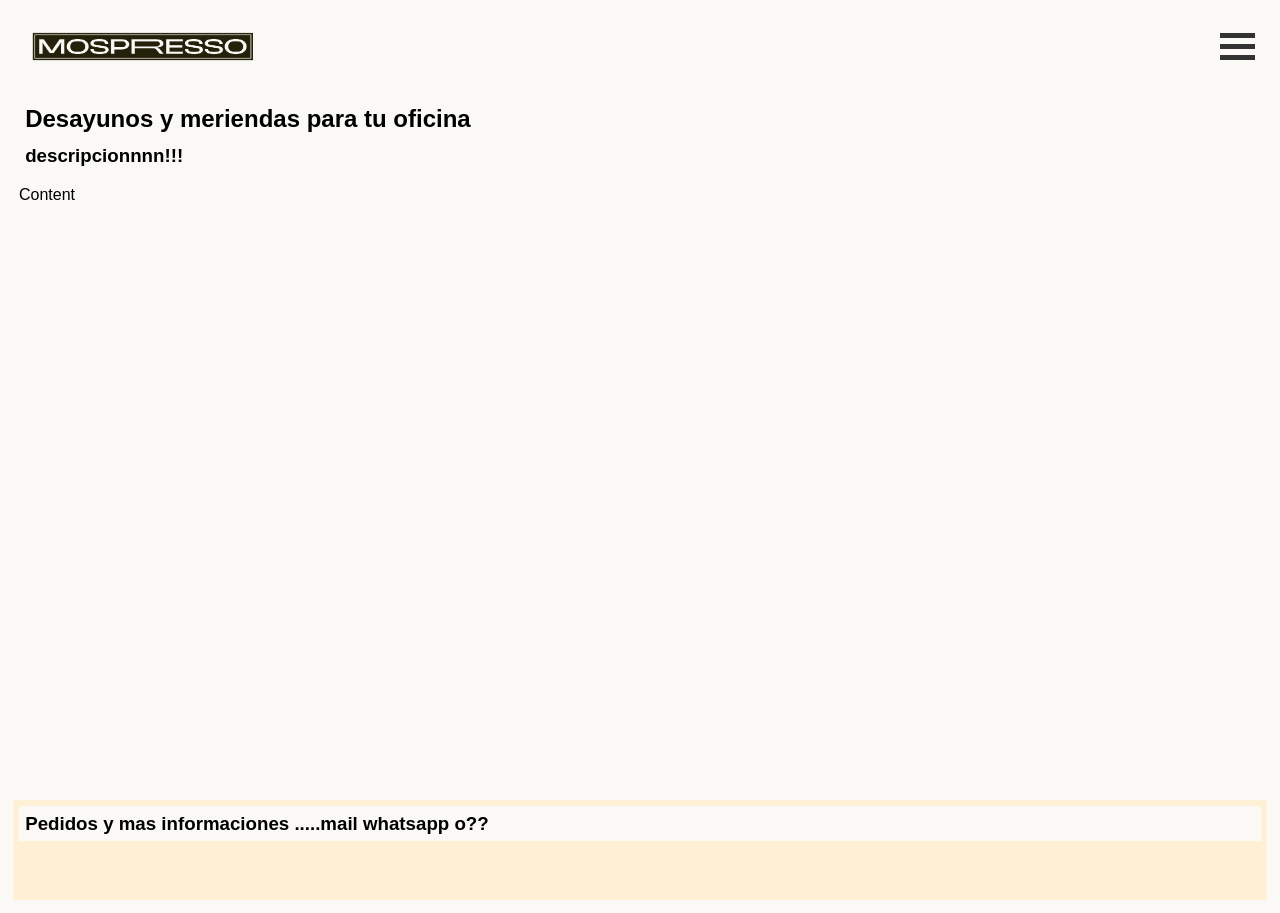
==== index.html @ 91ff6757 "Update index.html" ====
<!doctype html>
<html lang="en">
<html lang="es">

<head>
	<meta charset="utf-8">
	<meta name="viewport" content="width=device-width, initial-scale=1">
	<meta name="description" content="">
	<title>Desayunos Mospresso</title>
    <link rel="icon" type="image/x-icon" href="LogoIcon.png">
    <!-- de revizuit icon-->
    <link href="style.css" rel="stylesheet">
    <script src="script.js" defer></script>
</head>

<body>
   <header>
        <img id="LogoHeader" src="LogoMospressoPequeno.png" alt="Logo Mospresso">
        <div class="container" onclick="myFunction(this)">
            <div class="bar1"></div>
            <div class="bar2"></div>
            <div class="bar3"></div>
        </div>
   </header>
   <div id="presentacion">
        <h1></h1>
        <h2>Desayunos y meriendas para tu oficina</h2>
        <h3>descripcionnnn!!!</h3>
   </div>
   <main >Content</main>

   <footer >
        <h3>Pedidos y mas informaciones .....mail whatsapp o??</h3>

   </footer>




</body>

</html>
---- style.css ----
* {
    margin: 0%;
    padding: 0.5%;
    box-sizing: border-box;
    background-color: #FAF9F6;
}

body {
    font-family: 'Roboto', sans-serif;
    display: flex;
    flex-direction: column;
    min-height: 100vh;
    margin: 0;
}

header {
    display: flex;
    justify-content: space-between;
    align-items: center;
    height: 5%;
    width: 100%;

}

#LogoHeader {
    width: 20%;
    height: 6%;
}

main {
  flex: 1;
}

footer {
  min-height: 100px;
  background: PapayaWhip;
  height: 5%;
  width: 100%;
}


@media (max-width: 800px) {
    #LogoHeader {
        width: 80%;
        height: 8%;
    }
}

.container {
  display: inline-block;
  cursor: pointer;

}

.bar1, .bar2, .bar3 {
  width: 35px;
  height: 5px;
  background-color: #333;
  margin: 6px 0;
  transition: 0.4s;
}

/* Rotate first bar */
.change .bar1 {
  transform: translate(0, 11px) rotate(-45deg);
}

/* Fade out the second bar */
.change .bar2 {opacity: 0;}

/* Rotate last bar */
.change .bar3 {
  transform: translate(0, -11px) rotate(45deg);
}
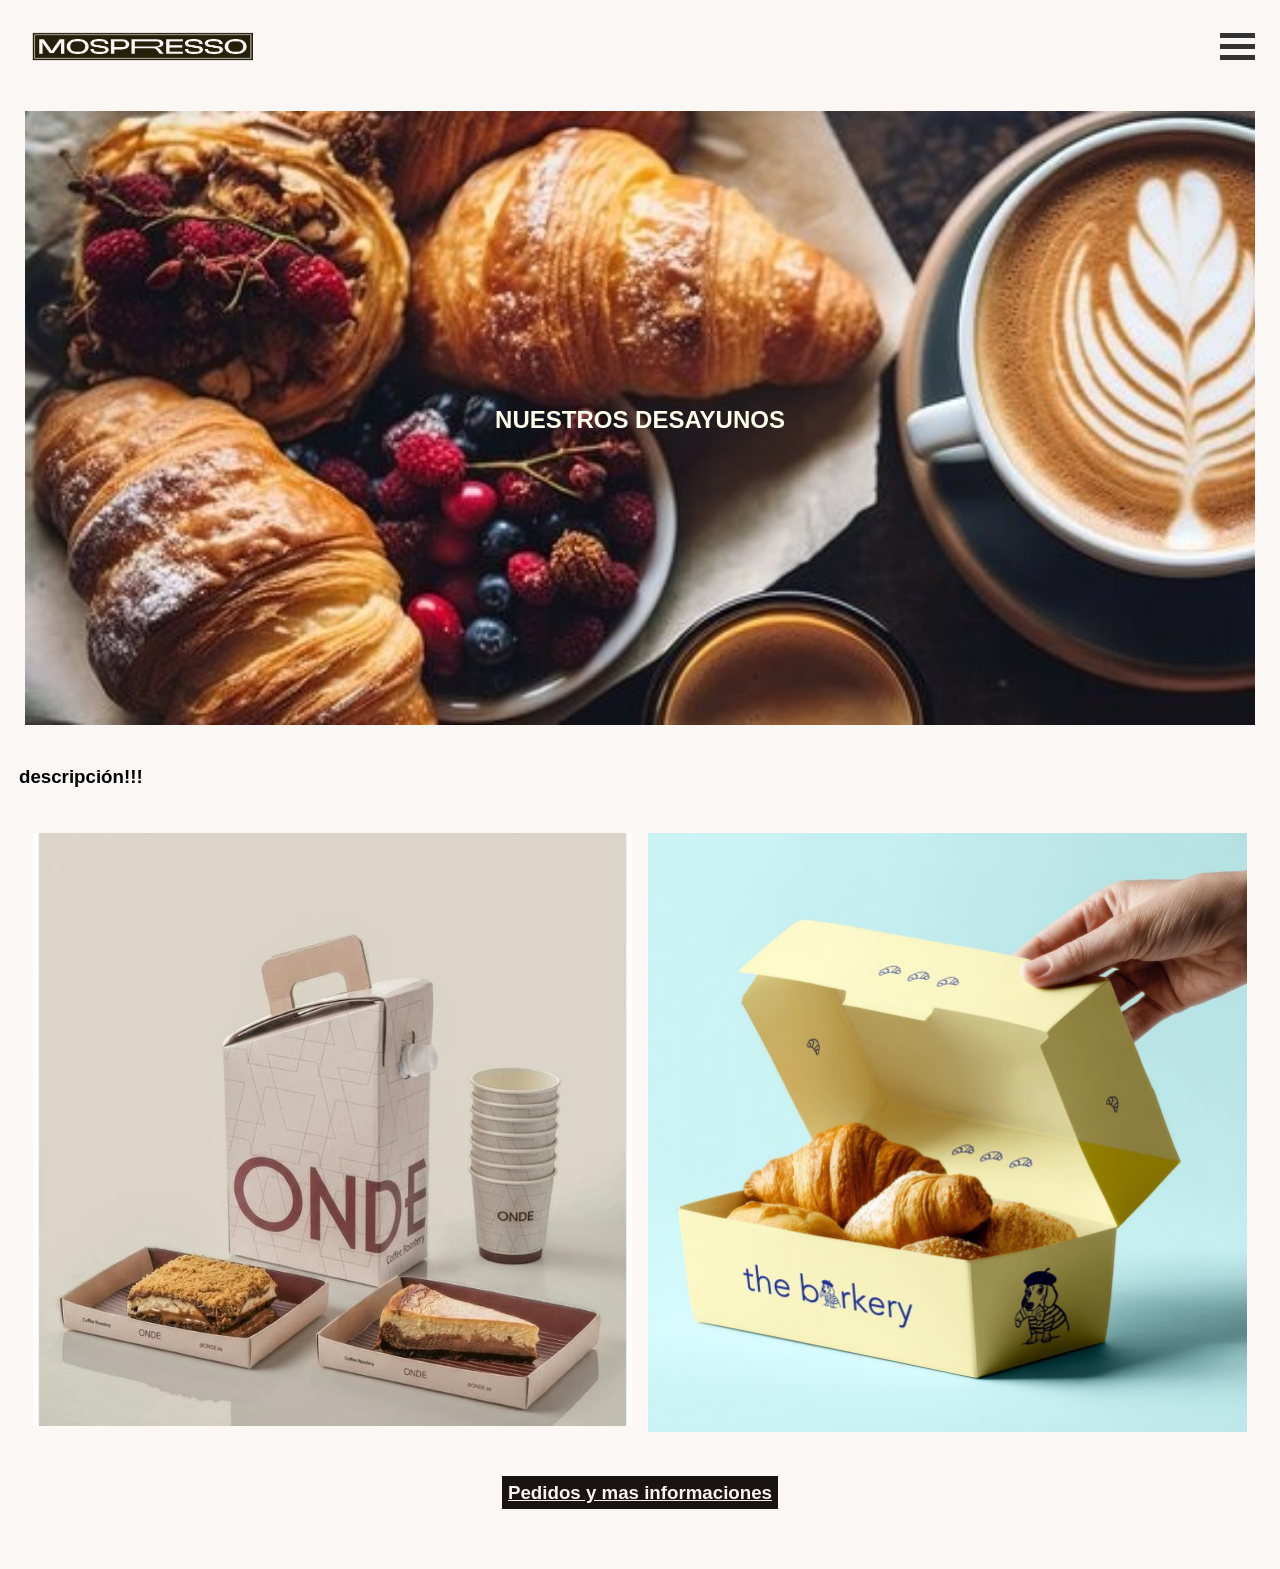
==== commit 91b5c517: "28/08" ====
--- a/index.html
+++ b/index.html
@@ -22,16 +22,28 @@
             <div class="bar3"></div>
         </div>
    </header>
-   <div id="presentacion">
-        <h1></h1>
-        <h2>Desayunos y meriendas para tu oficina</h2>
-        <h3>descripcionnnn!!!</h3>
+   <br>
+   <div class="top_banner">
+        <img id="imageBanner" src="test.jpg" alt="banner">
+        <h2 class="centered">NUESTROS DESAYUNOS</h2>
    </div>
-   <main >Content</main>
+   <br>  
+   <h3>descripción!!!</h3>
+   <br>
+   <main>
+     <div class="row">
+          <div class="column">
+               <img src="fotoPrueba.jpeg" style="width:100%">
+          </div>
+          <div class="column">
+               <img src="bolleriaPrueba.jpeg" style="width:100%">
+          </div>
+     </div>
+
+   </main>
 
    <footer >
-        <h3>Pedidos y mas informaciones .....mail whatsapp o??</h3>
-
+        <h3><a style="color: rgb(253, 241, 241); text-decoration: underline; background-color: rgb(25, 19, 19);" href="mailto:info@mospresso.es?subject=Desayunos%20Mospresso">Pedidos y mas informaciones</a></h3>
    </footer>
 
 
--- a/style.css
+++ b/style.css
@@ -2,11 +2,11 @@
     margin: 0%;
     padding: 0.5%;
     box-sizing: border-box;
-    background-color: #FAF9F6;
+    background-color: #fbf7f5 ;
 }
 
 body {
-    font-family: 'Roboto', sans-serif;
+    font-family: Futura, "Trebuchet MS", Arial, sans-serif;
     display: flex;
     flex-direction: column;
     min-height: 100vh;
@@ -33,7 +33,6 @@
 
 footer {
   min-height: 100px;
-  background: PapayaWhip;
   height: 5%;
   width: 100%;
 }
@@ -71,4 +70,39 @@
 /* Rotate last bar */
 .change .bar3 {
   transform: translate(0, -11px) rotate(45deg);
+}
+
+
+.top_banner {
+  position: relative;
+  text-align: center;
+  width: 100%;
+}
+
+.centered {
+  position: absolute;
+  top: 50%;
+  left: 50%;
+  transform: translate(-50%, -50%);
+  color: rgb(253, 255, 236);
+  background-color:transparent;
+  font-size: 150%;
+}
+#imageBanner {
+  width: 100%;
+  height: auto;
+}
+
+.row {
+  display: flex;
+}
+
+.column {
+  flex: 45%;
+  padding: 5px;
+}
+
+footer {
+  padding: 20px;
+  text-align: center;
 }
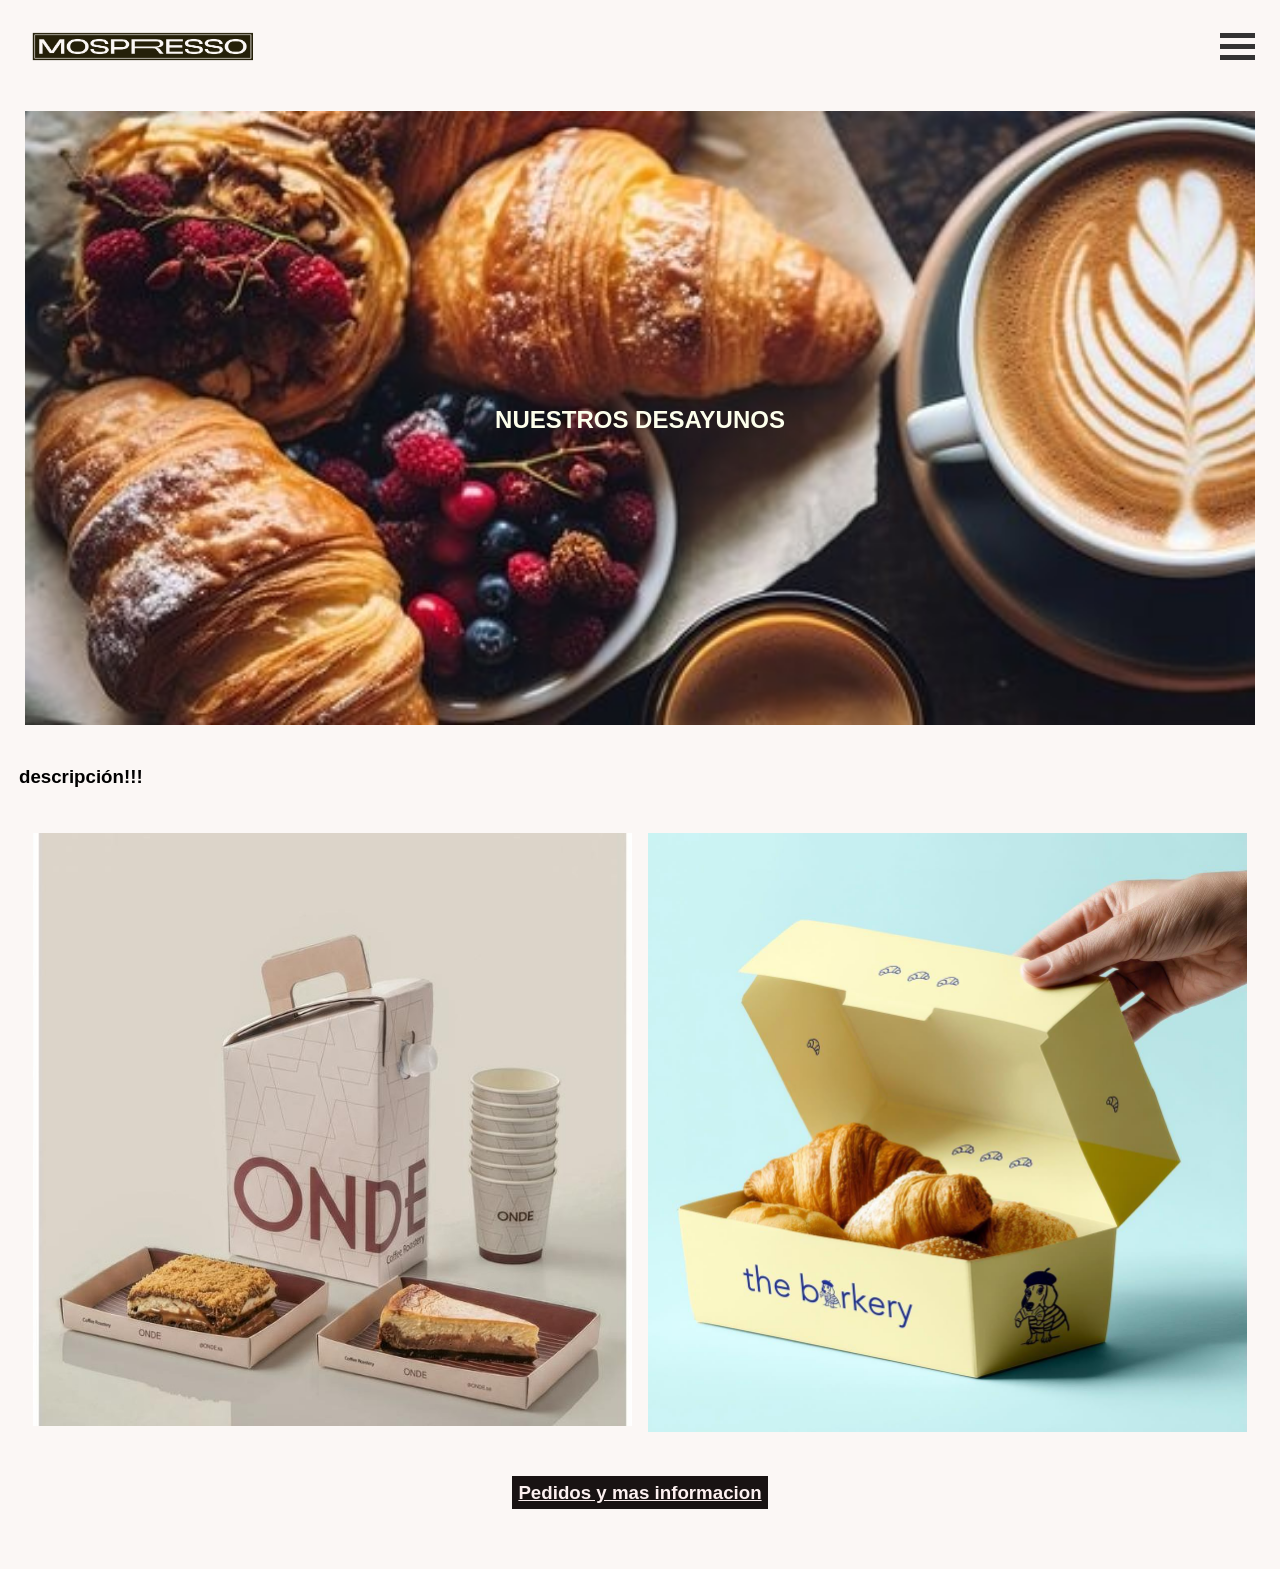
==== commit 0c2cd5e4: "Update index.html" ====
--- a/index.html
+++ b/index.html
@@ -43,7 +43,7 @@
    </main>
 
    <footer >
-        <h3><a style="color: rgb(253, 241, 241); text-decoration: underline; background-color: rgb(25, 19, 19);" href="mailto:info@mospresso.es?subject=Desayunos%20Mospresso">Pedidos y mas informaciones</a></h3>
+        <h3><a style="color: rgb(253, 241, 241); text-decoration: underline; background-color: rgb(25, 19, 19);" href="mailto:info@mospresso.es?subject=Desayunos%20Mospresso">Pedidos y mas informacion</a></h3>
    </footer>
 
 
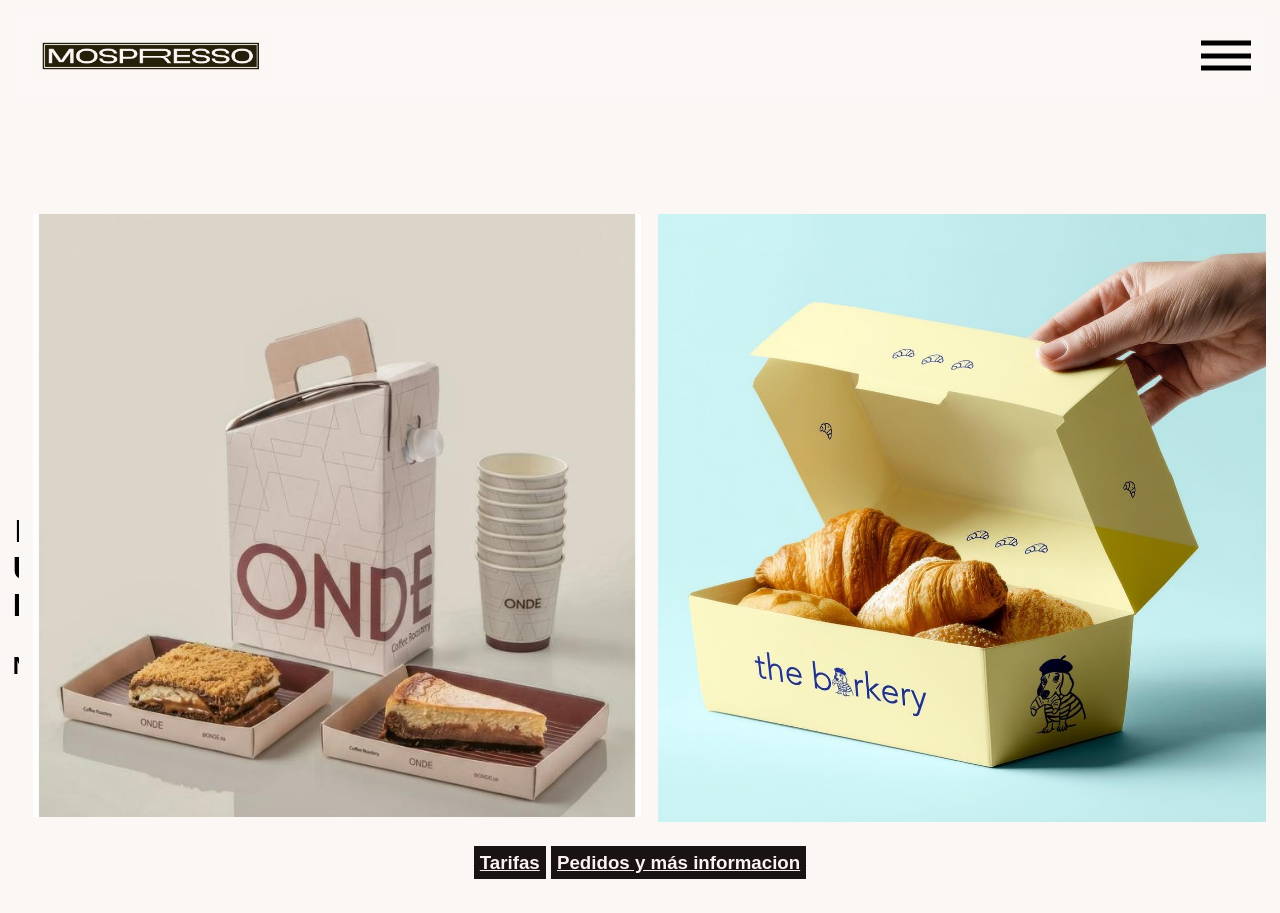
==== commit f81ee4db: "missing contact & about us, pics, tarifas to reorganize missing contact & about us, pics, tarifas to" ====
--- a/index.html
+++ b/index.html
@@ -1,54 +1,71 @@
 <!doctype html>
 <html lang="en">
-<html lang="es">
+  <html lang="es">
+    <head>
+      <meta charset="utf-8" />
+      <meta name="viewport" content="width=device-width, initial-scale=1" />
+      <meta name="description" content="" />
+      <title>MOSPRESSO</title>
+      <link rel="icon" type="image/x-icon" href="LogoIcon.png" />
+      <!-- de revizuit icon-->
+      <link href="style.css" rel="stylesheet" />
+      <script src="script.js" defer></script>
+    </head>
 
-<head>
-	<meta charset="utf-8">
-	<meta name="viewport" content="width=device-width, initial-scale=1">
-	<meta name="description" content="">
-	<title>Desayunos Mospresso</title>
-    <link rel="icon" type="image/x-icon" href="LogoIcon.png">
-    <!-- de revizuit icon-->
-    <link href="style.css" rel="stylesheet">
-    <script src="script.js" defer></script>
-</head>
+    <body>
+      <div class="off-screen-menu">
+        <ul>
+          <li><a style="color: rgb(253, 241, 241);text-decoration: underline;background-color: rgb(25, 19, 19);" href="tarifas.html">Tarifas</a></li>
+          <li><a style="color: rgb(253, 241, 241);text-decoration: underline;background-color: rgb(25, 19, 19);"href="https://mospresso.es/">Compra nuestro cafe</a></li>
+          <li><a style="color: rgb(253, 241, 241);text-decoration: underline;background-color: rgb(25, 19, 19);"href="mailto:info@mospresso.es?subject=CoffeeBreak%20Mospresso">Contacto</a></li>
+          <li><a style="color: rgb(253, 241, 241);text-decoration: underline;background-color: rgb(25, 19, 19);"href="#">Sobre nosotros</a></li>
+        </ul>
+      </div>
 
-<body>
-   <header>
-        <img id="LogoHeader" src="LogoMospressoPequeno.png" alt="Logo Mospresso">
-        <div class="container" onclick="myFunction(this)">
-            <div class="bar1"></div>
-            <div class="bar2"></div>
-            <div class="bar3"></div>
+      <nav>
+        <img id="LogoHeader" src="LogoMospressoPequeno.png" />
+        <div class="ham-menu">
+          <span></span>
+          <span></span>
+          <span></span>
         </div>
-   </header>
-   <br>
-   <div class="top_banner">
-        <img id="imageBanner" src="test.jpg" alt="banner">
-        <h2 class="centered">NUESTROS DESAYUNOS</h2>
-   </div>
-   <br>  
-   <h3>descripción!!!</h3>
-   <br>
-   <main>
-     <div class="row">
+      </nav>
+      <br/>
+
+      <main>
+          <div class="top_banner">
+         
+            <h2>
+               <span>
+               HAZ DEL CAFÈ <br> UN MOMENTO ESPECIAL <br> DE TU DÍA! <br />
+               </span>
+               <br>
+               Nosotros nos encargamos de prepararlo.
+            </h2>
+        </div>
+
+        <div class="row">
           <div class="column">
-               <img src="fotoPrueba.jpeg" style="width:100%">
+            <img src="fotoPrueba.jpeg" style="width: 100%" />
           </div>
           <div class="column">
-               <img src="bolleriaPrueba.jpeg" style="width:100%">
+            <img src="bolleriaPrueba.jpeg" style="width: 100%" />
           </div>
-     </div>
+        </div>
+      </main>
 
-   </main>
+      <footer>
+        
+        
+          <h3>Especial para oficinas, pequeñas reuniones y coffee breaks en Madrid</h3>
+          
+          <br>
+        <h3>
+          <a style="color: rgb(253, 241, 241);text-decoration: underline;background-color: rgb(25, 19, 19);"href="#">Tarifas</a>   
+          <a style="color: rgb(253, 241, 241);text-decoration: underline;background-color: rgb(25, 19, 19);"href="mailto:info@mospresso.es?subject=CoffeeBreak%20Mospresso">Pedidos y más informacion</a>
 
-   <footer >
-        <h3><a style="color: rgb(253, 241, 241); text-decoration: underline; background-color: rgb(25, 19, 19);" href="mailto:info@mospresso.es?subject=Desayunos%20Mospresso">Pedidos y mas informacion</a></h3>
-   </footer>
-
-
-
-
-</body>
-
+        </h3>
+      </footer>
+    </body>
+  </html>
 </html>
--- a/style.css
+++ b/style.css
@@ -19,7 +19,6 @@
     align-items: center;
     height: 5%;
     width: 100%;
-
 }
 
 #LogoHeader {
@@ -45,49 +44,39 @@
     }
 }
 
-.container {
-  display: inline-block;
-  cursor: pointer;
 
-}
-
-.bar1, .bar2, .bar3 {
-  width: 35px;
-  height: 5px;
-  background-color: #333;
-  margin: 6px 0;
-  transition: 0.4s;
-}
-
-/* Rotate first bar */
-.change .bar1 {
-  transform: translate(0, 11px) rotate(-45deg);
-}
-
-/* Fade out the second bar */
-.change .bar2 {opacity: 0;}
-
-/* Rotate last bar */
-.change .bar3 {
-  transform: translate(0, -11px) rotate(45deg);
+.top_banner {
+  /* position: relative; */
+  width: 100%; /* for IE 6 */
+   position: absolute;  
+   top: 500px; 
+   left: 0; 
 }
 
 
-.top_banner {
-  position: relative;
-  text-align: center;
-  width: 100%;
+
+
+:root {
+      --font-display: 'Google Sans Flex', Helvetica Neue, Helvetica, sans-serif;
+      --bg: #f5f2ed;
+      --fg: #0d1117;
+
+    }
+
+h2 span { 
+   color: black; 
+   
+   /* font: bold 24px/45px Helvetica, Sans-Serif;  */
+   font-family:  var(--font-display);
+   letter-spacing: -1px;  
+   
+   padding: 2px; 
+   /* z-index: 1; */
+   font-weight: 1 999;
+   font-stretch: 100%;
+  font-size: 2rem;  
 }
 
-.centered {
-  position: absolute;
-  top: 50%;
-  left: 50%;
-  transform: translate(-50%, -50%);
-  color: rgb(253, 255, 236);
-  background-color:transparent;
-  font-size: 150%;
-}
 #imageBanner {
   width: 100%;
   height: auto;
@@ -95,6 +84,8 @@
 
 .row {
   display: flex;
+  position: absolute;  
+   top: 200px; 
 }
 
 .column {
@@ -105,4 +96,87 @@
 footer {
   padding: 20px;
   text-align: center;
-}+}
+
+
+
+/* off-screen-menu*/
+.off-screen-menu{
+  background-color: #fbf7f5;
+  height: 100%;
+  width: 100%;
+  max-width: 450px; 
+  position: fixed;
+  top: 0;
+  right: -450px;
+  display:flex;
+  flex-direction: column;
+  justify-content: center;
+  align-items: center;
+  text-align: center;
+  font-size: 1.5rem;
+  transition: .3s ease;
+  z-index: 2;
+  text-decoration: underline;
+  color: #000000;
+}
+
+ul{
+  list-style: none;
+  background-color: #000000;
+  padding: 0;
+  align-items: center;
+}
+.off-screen-menu.active{
+  right: 0;
+}
+
+nav{
+  padding: 1rem;
+  display: flex;
+  background-color: #fcf8f8;
+  align-items: center;
+}
+
+.ham-menu{
+  height: 50px;
+  width: 50px;
+  margin-left: auto;
+  position: relative;
+  z-index: 3;
+}
+
+.ham-menu span{
+  height: 5px;
+  width: 100%;
+  background-color: #000000;
+  /*border-radius: 25px;*/
+  position: absolute;
+  top: 50%;
+  left: 50%;
+  transform: translate(-50%, -50%);
+  transition: .2s ease;
+  z-index: 2;
+}
+
+.ham-menu span:nth-child(1){
+  top:25%;
+}
+
+.ham-menu span:nth-child(3){
+  top:75%;
+}
+
+.ham-menu.active span:nth-child(1){
+  top:50%;
+  transform: translate(-50%, -50%) rotate(45deg);
+}
+
+.ham-menu.active span:nth-child(2){
+  opacity: 0;
+}
+
+.ham-menu.active span:nth-child(3){
+  top:50%;
+  transform: translate(-50%, -50%) rotate(-45deg);
+}
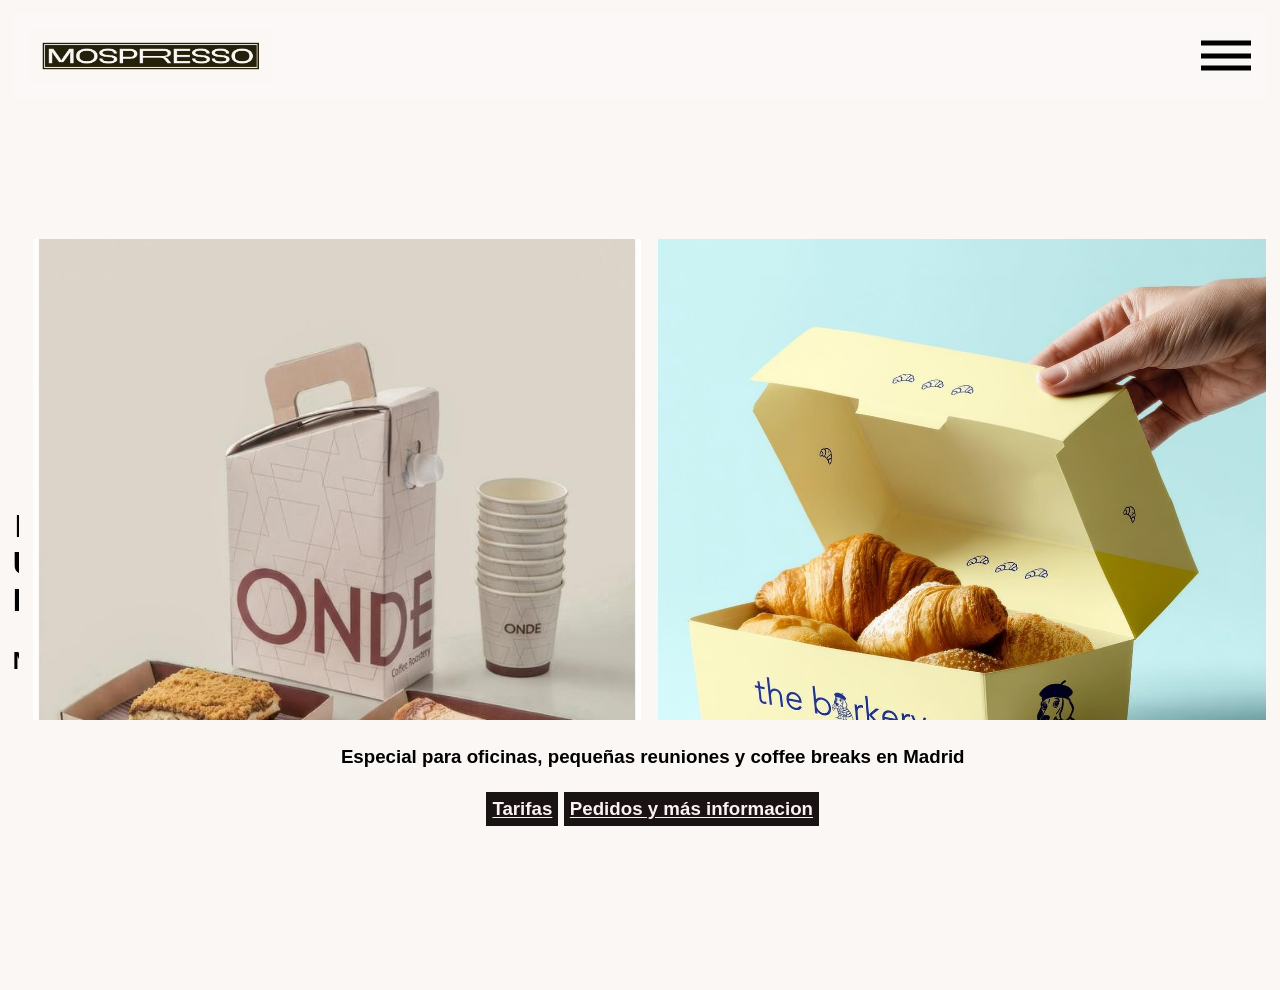
==== commit 774fe33a: "tarifas" ====
--- a/index.html
+++ b/index.html
@@ -61,7 +61,7 @@
           
           <br>
         <h3>
-          <a style="color: rgb(253, 241, 241);text-decoration: underline;background-color: rgb(25, 19, 19);"href="#">Tarifas</a>   
+          <a style="color: rgb(253, 241, 241);text-decoration: underline;background-color: rgb(25, 19, 19);"href="tarifas.html">Tarifas</a>   
           <a style="color: rgb(253, 241, 241);text-decoration: underline;background-color: rgb(25, 19, 19);"href="mailto:info@mospresso.es?subject=CoffeeBreak%20Mospresso">Pedidos y más informacion</a>
 
         </h3>
--- a/style.css
+++ b/style.css
@@ -9,7 +9,7 @@
     font-family: Futura, "Trebuchet MS", Arial, sans-serif;
     display: flex;
     flex-direction: column;
-    min-height: 100vh;
+    min-height: 10%;
     margin: 0;
 }
 
@@ -31,9 +31,12 @@
 }
 
 footer {
-  min-height: 100px;
-  height: 5%;
+  height: 30%;
   width: 100%;
+  padding: 20px;
+  text-align: center;
+  position: absolute;  
+  top: 80%; 
 }
 
 
@@ -42,6 +45,10 @@
         width: 80%;
         height: 8%;
     }
+    .off-screen-menu {
+        width: 70%;
+        height: 100%;
+    }
 }
 
 
@@ -49,7 +56,7 @@
   /* position: relative; */
   width: 100%; /* for IE 6 */
    position: absolute;  
-   top: 500px; 
+   top: 55%; 
    left: 0; 
 }
 
@@ -85,7 +92,7 @@
 .row {
   display: flex;
   position: absolute;  
-   top: 200px; 
+   top: 25%; 
 }
 
 .column {
@@ -93,22 +100,16 @@
   padding: 5px;
 }
 
-footer {
-  padding: 20px;
-  text-align: center;
-}
-
-
 
 /* off-screen-menu*/
 .off-screen-menu{
   background-color: #fbf7f5;
   height: 100%;
-  width: 100%;
-  max-width: 450px; 
+  width: 99%;
+  max-width: 100%; 
   position: fixed;
   top: 0;
-  right: -450px;
+  right: -99%;
   display:flex;
   flex-direction: column;
   justify-content: center;
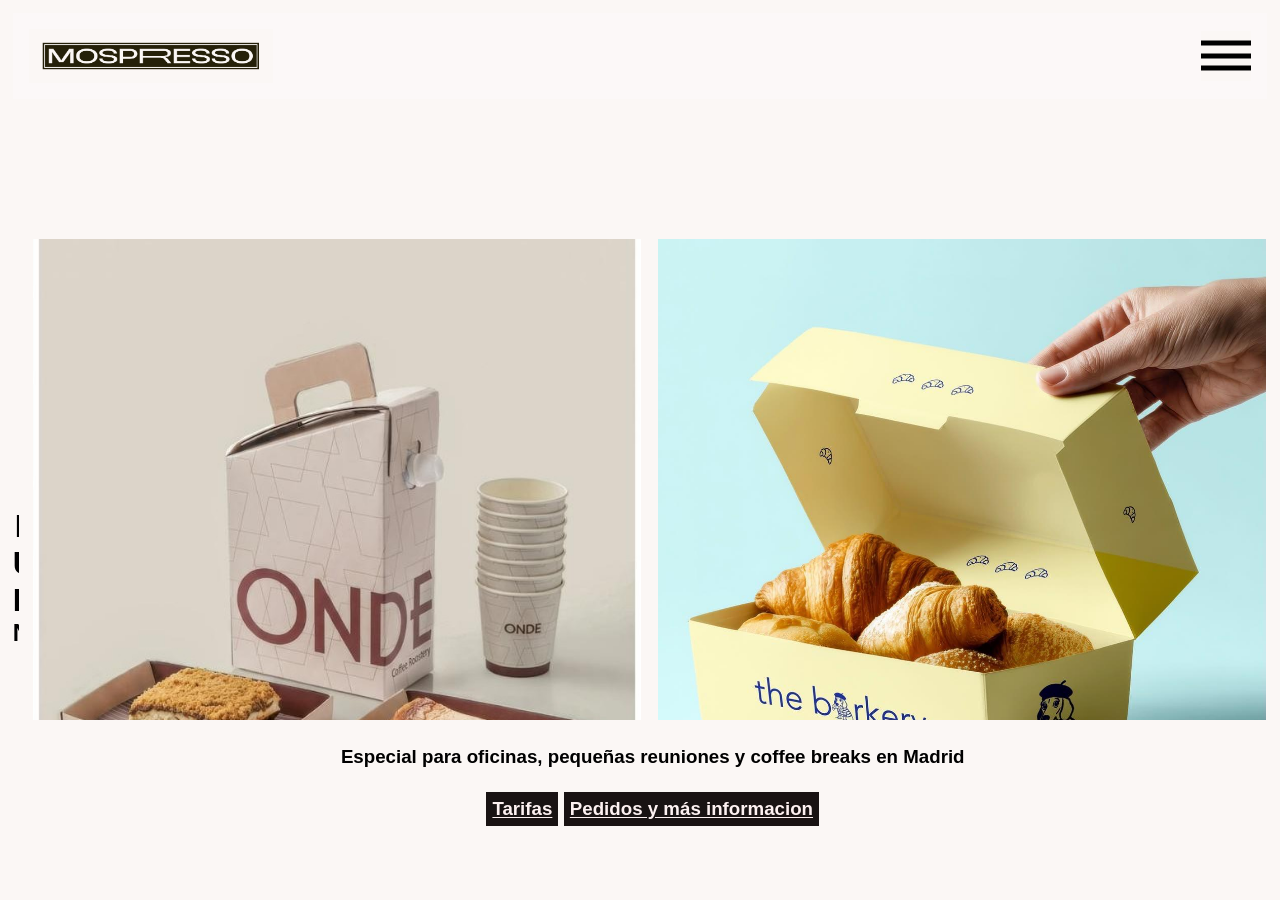
==== commit 89d23503: "pequenas cosas" ====
--- a/index.html
+++ b/index.html
@@ -15,10 +15,9 @@
     <body>
       <div class="off-screen-menu">
         <ul>
-          <li><a style="color: rgb(253, 241, 241);text-decoration: underline;background-color: rgb(25, 19, 19);" href="tarifas.html">Tarifas</a></li>
           <li><a style="color: rgb(253, 241, 241);text-decoration: underline;background-color: rgb(25, 19, 19);"href="https://mospresso.es/">Compra nuestro cafe</a></li>
+          <li><a style="color: rgb(253, 241, 241);text-decoration: underline;background-color: rgb(25, 19, 19);"href="https://mospresso.es/nosotros-2/">Sobre nosotros</a></li>
           <li><a style="color: rgb(253, 241, 241);text-decoration: underline;background-color: rgb(25, 19, 19);"href="mailto:info@mospresso.es?subject=CoffeeBreak%20Mospresso">Contacto</a></li>
-          <li><a style="color: rgb(253, 241, 241);text-decoration: underline;background-color: rgb(25, 19, 19);"href="#">Sobre nosotros</a></li>
         </ul>
       </div>
 
@@ -39,7 +38,6 @@
                <span>
                HAZ DEL CAFÈ <br> UN MOMENTO ESPECIAL <br> DE TU DÍA! <br />
                </span>
-               <br>
                Nosotros nos encargamos de prepararlo.
             </h2>
         </div>
--- a/style.css
+++ b/style.css
@@ -31,7 +31,7 @@
 }
 
 footer {
-  height: 30%;
+  height: 20%;
   width: 100%;
   padding: 20px;
   text-align: center;
@@ -127,6 +127,7 @@
   background-color: #000000;
   padding: 0;
   align-items: center;
+  width: 90%;
 }
 .off-screen-menu.active{
   right: 0;
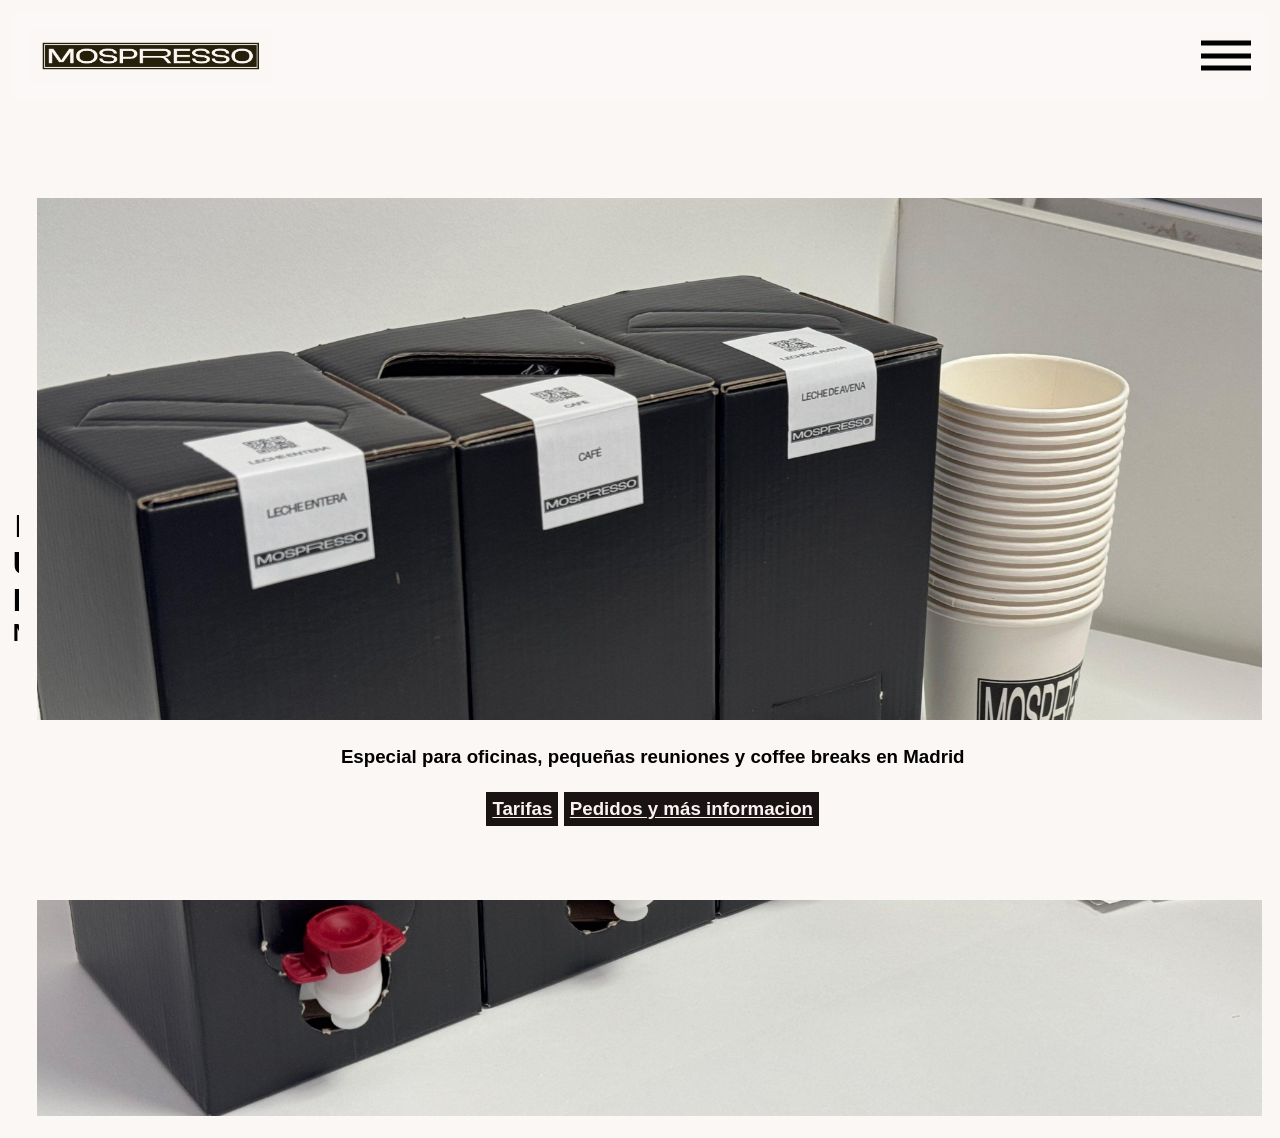
==== commit 1f25d32b: "fotos actualizadas" ====
--- a/index.html
+++ b/index.html
@@ -44,11 +44,11 @@
 
         <div class="row">
           <div class="column">
-            <img src="fotoPrueba.jpeg" style="width: 100%" />
+            <img src="termos.jpeg" style="width: 100%" />
           </div>
-          <div class="column">
-            <img src="bolleriaPrueba.jpeg" style="width: 100%" />
-          </div>
+          <!-- <div class="column">
+            <img src="bolleria.jpeg" style="width: 100%" />
+          </div> -->
         </div>
       </main>
 
--- a/style.css
+++ b/style.css
@@ -92,7 +92,7 @@
 .row {
   display: flex;
   position: absolute;  
-   top: 25%; 
+   top: 20%; 
 }
 
 .column {
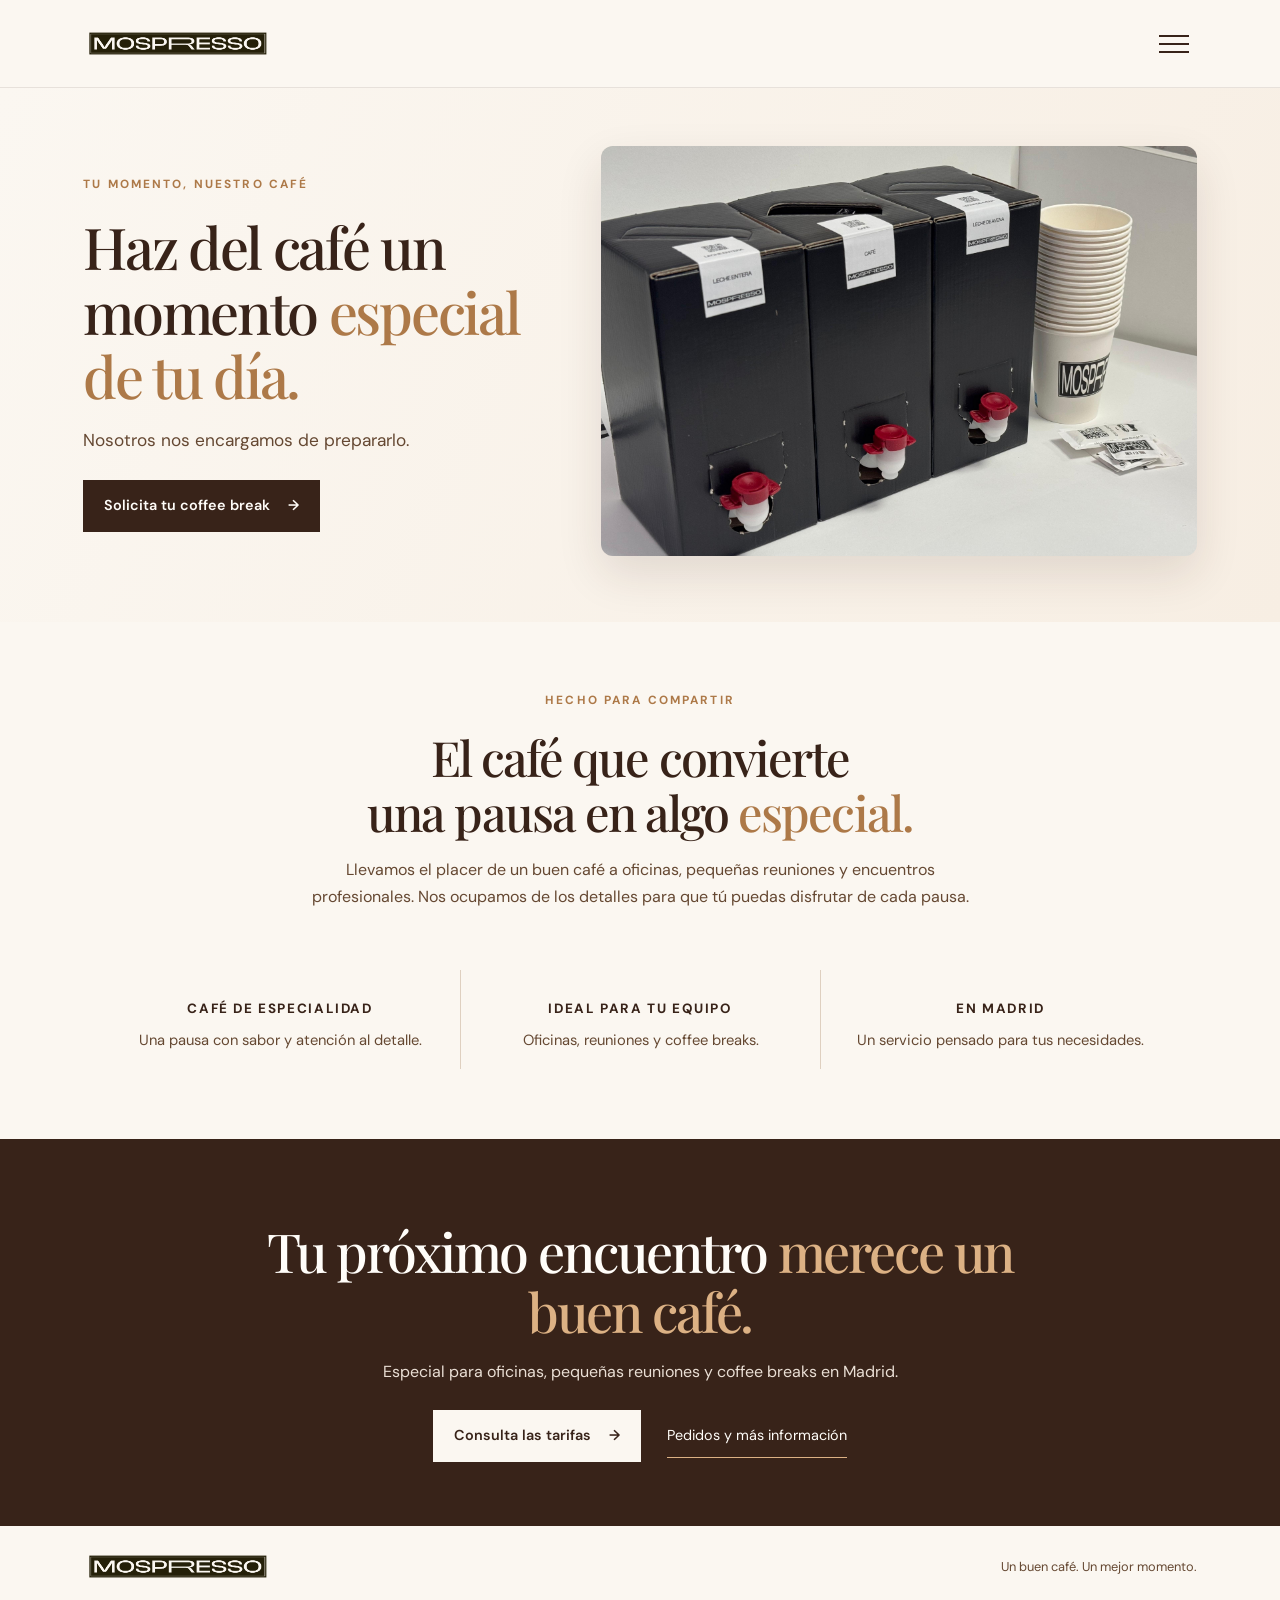
==== commit 269fcfde: "multe schimbari:)" ====
--- a/index.html
+++ b/index.html
@@ -1,69 +1,93 @@
 <!doctype html>
-<html lang="en">
-  <html lang="es">
-    <head>
-      <meta charset="utf-8" />
-      <meta name="viewport" content="width=device-width, initial-scale=1" />
-      <meta name="description" content="" />
-      <title>MOSPRESSO</title>
-      <link rel="icon" type="image/x-icon" href="LogoIcon.png" />
-      <!-- de revizuit icon-->
-      <link href="style.css" rel="stylesheet" />
-      <script src="script.js" defer></script>
-    </head>
+<html lang="es">
+<head>
+  <meta charset="utf-8">
+  <meta name="viewport" content="width=device-width, initial-scale=1">
+  <meta name="description" content="Coffee breaks para oficinas, pequeñas reuniones y eventos en Madrid. MOSPRESSO se encarga de preparar tu café.">
+  <meta name="theme-color" content="#fbf7f1">
+  <title>MOSPRESSO | Coffee breaks en Madrid</title>
+  <link rel="icon" type="image/x-icon" href="LogoIcon.png">
+  <link rel="stylesheet" href="style.css">
+  <script src="script.js" defer></script>
+</head>
+<body>
+  <header class="site-header">
+    <a class="brand" href="https://mospresso.es/" aria-label="MOSPRESSO, inicio">
+      <img src="LogoMospressoPequeno.png" alt="MOSPRESSO">
+    </a>
 
-    <body>
-      <div class="off-screen-menu">
-        <ul>
-          <li><a style="color: rgb(253, 241, 241);text-decoration: underline;background-color: rgb(25, 19, 19);"href="https://mospresso.es/">Compra nuestro cafe</a></li>
-          <li><a style="color: rgb(253, 241, 241);text-decoration: underline;background-color: rgb(25, 19, 19);"href="https://mospresso.es/nosotros-2/">Sobre nosotros</a></li>
-          <li><a style="color: rgb(253, 241, 241);text-decoration: underline;background-color: rgb(25, 19, 19);"href="mailto:info@mospresso.es?subject=CoffeeBreak%20Mospresso">Contacto</a></li>
-        </ul>
+    <button class="menu-toggle" type="button" aria-label="Abrir menú"
+      aria-expanded="false" aria-controls="site-menu">
+      <span></span><span></span><span></span>
+    </button>
+
+    <nav class="site-menu" id="site-menu" aria-label="Navegación principal">
+      <a href="https://mospresso.es/">Nuestro café</a>
+      <a href="https://mospresso.es/nosotros-2/">Sobre nosotros</a>
+      <a href="tarifas.html">Tarifas</a>
+      <a href="mailto:info@mospresso.es?subject=CoffeeBreak%20Mospresso">Contacto</a>
+    </nav>
+  </header>
+
+  <main>
+    <section class="hero">
+      <div class="hero-content">
+        <p class="eyebrow">Tu momento, nuestro café</p>
+        <h1>Haz del café un momento <span>especial de tu día.</span></h1>
+        <p class="hero-copy">Nosotros nos encargamos de prepararlo.</p>
+        <a class="button button-primary" href="mailto:info@mospresso.es?subject=CoffeeBreak%20Mospresso">
+          Solicita tu coffee break <span aria-hidden="true">→</span>
+        </a>
       </div>
+      <div class="hero-image">
+        <img src="termos.jpeg" alt="Dispensadores de café MOSPRESSO, vasos y sobres preparados para un coffee break">
+      </div>
+    </section>
 
-      <nav>
-        <img id="LogoHeader" src="LogoMospressoPequeno.png" />
-        <div class="ham-menu">
-          <span></span>
-          <span></span>
-          <span></span>
+    <section class="intro section-wrap">
+      <p class="eyebrow">Hecho para compartir</p>
+      <h2>El café que convierte<br>una pausa en algo <span>especial.</span></h2>
+      <p class="intro-copy">
+        Llevamos el placer de un buen café a oficinas, pequeñas reuniones y encuentros profesionales.
+        Nos ocupamos de los detalles para que tú puedas disfrutar de cada pausa.
+      </p>
+    </section>
+
+    <section class="benefits section-wrap" aria-label="Ventajas de MOSPRESSO">
+      <article class="benefit">
+        <span class="benefit-icon" aria-hidden="true"></span>
+        <h3>Café de especialidad</h3>
+        <p>Una pausa con sabor y atención al detalle.</p>
+      </article>
+      <article class="benefit">
+        <span class="benefit-icon" aria-hidden="true"></span>
+        <h3>Ideal para tu equipo</h3>
+        <p>Oficinas, reuniones y coffee breaks.</p>
+      </article>
+      <article class="benefit">
+        <span class="benefit-icon pin-icon" aria-hidden="true"></span>
+        <h3>En Madrid</h3>
+        <p>Un servicio pensado para tus necesidades.</p>
+      </article>
+    </section>
+
+    <section class="cta-section">
+      <div class="cta-inner">
+        <h2>Tu próximo encuentro <span>merece un buen café.</span></h2>
+        <p>Especial para oficinas, pequeñas reuniones y coffee breaks en Madrid.</p>
+        <div class="cta-links">
+          <a class="button button-light" href="tarifas.html">Consulta las tarifas <span aria-hidden="true">→</span></a>
+          <a class="text-link" href="mailto:info@mospresso.es?subject=CoffeeBreak%20Mospresso">Pedidos y más información</a>
         </div>
-      </nav>
-      <br/>
+      </div>
+    </section>
+  </main>
 
-      <main>
-          <div class="top_banner">
-         
-            <h2>
-               <span>
-               HAZ DEL CAFÈ <br> UN MOMENTO ESPECIAL <br> DE TU DÍA! <br />
-               </span>
-               Nosotros nos encargamos de prepararlo.
-            </h2>
-        </div>
-
-        <div class="row">
-          <div class="column">
-            <img src="termos.jpeg" style="width: 100%" />
-          </div>
-          <!-- <div class="column">
-            <img src="bolleria.jpeg" style="width: 100%" />
-          </div> -->
-        </div>
-      </main>
-
-      <footer>
-        
-        
-          <h3>Especial para oficinas, pequeñas reuniones y coffee breaks en Madrid</h3>
-          
-          <br>
-        <h3>
-          <a style="color: rgb(253, 241, 241);text-decoration: underline;background-color: rgb(25, 19, 19);"href="tarifas.html">Tarifas</a>   
-          <a style="color: rgb(253, 241, 241);text-decoration: underline;background-color: rgb(25, 19, 19);"href="mailto:info@mospresso.es?subject=CoffeeBreak%20Mospresso">Pedidos y más informacion</a>
-
-        </h3>
-      </footer>
-    </body>
-  </html>
+  <footer class="site-footer">
+    <a href="https://mospresso.es/" class="brand">
+       <img src="LogoMospressoPequeno.png" alt="MOSPRESSO">
+    </a>
+    <p>Un buen café. Un mejor momento.</p>
+  </footer>
+</body>
 </html>
--- a/style.css
+++ b/style.css
@@ -1,184 +1,180 @@
-* {
-    margin: 0%;
-    padding: 0.5%;
-    box-sizing: border-box;
-    background-color: #fbf7f5 ;
+@import url('https://fonts.googleapis.com/css2?family=DM+Sans:wght@400;500;600;700&family=Playfair+Display:wght@500;600;700&display=swap');
+
+:root {
+  --cream: #fbf7f1;
+  --cream-dark: #eee4d8;
+  --brown: #382319;
+  --brown-light: #654832;
+  --caramel: #ad7948;
+  --white: #fffdf9;
+  --border: #dfd0c0;
+  --serif: 'Playfair Display', Georgia, serif;
+  --sans: 'DM Sans', 'Trebuchet MS', Arial, sans-serif;
 }
 
+* { box-sizing: border-box; }
+html { scroll-behavior: smooth; }
 body {
-    font-family: Futura, "Trebuchet MS", Arial, sans-serif;
-    display: flex;
-    flex-direction: column;
-    min-height: 10%;
-    margin: 0;
+  margin: 0;
+  min-height: 100vh;
+  display: flex;
+  flex-direction: column;
+  color: var(--brown);
+  background: var(--cream);
+  font-family: var(--sans);
+  line-height: 1.65;
+  -webkit-font-smoothing: antialiased;
+}
+a { color: inherit; text-decoration: none; }
+img { display: block; max-width: 100%; }
+button, a { -webkit-tap-highlight-color: transparent; }
+a:focus-visible, button:focus-visible {
+  outline: 3px solid var(--caramel);
+  outline-offset: 4px;
 }
 
-header {
-    display: flex;
-    justify-content: space-between;
-    align-items: center;
-    height: 5%;
-    width: 100%;
+/* Header and menu */
+.site-header {
+  position: relative;
+  z-index: 10;
+  display: flex;
+  align-items: center;
+  justify-content: space-between;
+  min-height: 88px;
+  padding: 12px 6.5%;
+  background: var(--cream);
+  border-bottom: 1px solid rgba(56, 35, 25, .1);
+}
+.brand { display: inline-flex; align-items: center; max-width: 190px; }
+.brand img { width: 100%; max-height: 62px; object-fit: contain; }
+.menu-toggle {
+  display: flex; flex-direction: column; justify-content: center; gap: 6px;
+  width: 46px; height: 46px; padding: 8px;
+  border: 0; background: transparent; cursor: pointer;
+}
+.menu-toggle span {
+  display: block; width: 100%; height: 2px; background: var(--brown);
+  transition: transform .22s ease, opacity .18s ease;
+}
+.menu-toggle[aria-expanded="true"] span:first-child { transform: translateY(8px) rotate(45deg); }
+.menu-toggle[aria-expanded="true"] span:nth-child(2) { opacity: 0; }
+.menu-toggle[aria-expanded="true"] span:last-child { transform: translateY(-8px) rotate(-45deg); }
+.site-menu {
+  position: absolute; top: calc(100% + 1px); right: 5%;
+  display: flex; flex-direction: column; gap: 4px;
+  width: min(330px, 90vw); padding: 16px;
+  background: var(--white); border: 1px solid var(--border);
+  box-shadow: 0 18px 40px rgba(56, 35, 25, .14);
+  visibility: hidden; opacity: 0; transform: translateY(-8px);
+  transition: opacity .2s ease, transform .2s ease, visibility .2s ease;
+}
+.site-menu.is-open { visibility: visible; opacity: 1; transform: translateY(0); }
+.site-menu a { padding: 12px 14px; border-radius: 3px; }
+.site-menu a:hover { background: var(--cream-dark); }
+
+/* Hero */
+.hero {
+  display: grid; grid-template-columns: minmax(0, .88fr) minmax(0, 1.12fr);
+  align-items: center; gap: 4.5%;
+  padding: 58px 6.5% 66px; min-height: 520px;
+  background: linear-gradient(115deg, #fbf7f1 0%, #f7eee3 100%);
+}
+.hero-content { max-width: 570px; padding: 20px 0; }
+.eyebrow {
+  margin: 0; display: inline-block; color: var(--caramel);
+  font-size: .74rem; font-weight: 700; letter-spacing: .18em;
+  text-transform: uppercase;
+}
+.hero h1, .intro h2, .cta-section h2 {
+  margin: 18px 0; font-family: var(--serif); font-weight: 500;
+  letter-spacing: -.04em; line-height: 1.12;
+}
+.hero h1 { font-size: clamp(2.8rem, 4.5vw, 4.6rem); }
+.hero h1 span, .intro h2 span, .cta-section h2 span { color: var(--caramel); }
+.hero-copy { max-width: 390px; margin: 0 0 26px; color: var(--brown-light); font-size: 1.08rem; }
+.button {
+  display: inline-flex; align-items: center; justify-content: center; gap: 18px;
+  min-height: 52px; padding: 13px 21px; font-size: .9rem; font-weight: 600;
+  transition: transform .2s ease, background .2s ease;
+}
+.button:hover { transform: translateY(-2px); }
+.button-primary { background: var(--brown); color: var(--white); }
+.button-primary:hover { background: var(--brown-light); }
+.hero-image {
+  position: relative; min-width: 0; height: 410px;
+  overflow: hidden; background: var(--cream-dark);
+  border-radius: 12px;
+  box-shadow: 0 18px 45px rgba(56, 35, 25, .12);
+}
+.hero-image img { width: 100%; height: 100%; object-fit: cover; object-position: center; }
+.photo-note {
+  position: absolute; right: 15px; bottom: 15px;
+  padding: 9px 13px; background: rgba(251,247,241,.94);
+  color: var(--brown); font-size: .76rem; font-weight: 600;
 }
 
-#LogoHeader {
-    width: 20%;
-    height: 6%;
+/* Intro and benefits */
+.section-wrap { width: min(1080px, 87%); margin-inline: auto; }
+.intro { padding-top: 64px; padding-bottom: 24px; text-align: center; }
+.intro h2 { font-size: clamp(2.1rem, 3.8vw, 3.35rem); }
+.intro-copy { max-width: 670px; margin: 0 auto; color: var(--brown-light); }
+.benefits {
+  display: grid; grid-template-columns: repeat(3, minmax(0, 1fr));
+  padding-top: 36px; padding-bottom: 70px;
 }
+.benefit { padding: 16px 28px; text-align: center; }
+.benefit + .benefit { border-left: 1px solid var(--border); }
+.benefit-icon { display: block; margin-bottom: 12px; color: var(--caramel); font-size: 2.35rem; line-height: 1.2; }
+.benefit h3 { margin: 0 0 8px; font-size: .84rem; letter-spacing: .12em; text-transform: uppercase; }
+.benefit p { margin: 0; color: var(--brown-light); font-size: .92rem; }
 
-main {
-  flex: 1;
+/* Final call to action */
+.cta-section { padding: 64px 6.5%; background: var(--brown); color: var(--white); text-align: center; }
+.cta-inner { max-width: 780px; margin: auto; }
+.cta-section .eyebrow { color: #dcb184; }
+.cta-section h2 { font-size: clamp(2.35rem, 4.2vw, 3.8rem); }
+.cta-section h2 span { color: #dcb184; }
+.cta-section .cta-inner > p:not(.eyebrow) { margin: 0 auto 25px; color: #eadfd5; }
+.cta-links { display: flex; align-items: center; justify-content: center; flex-wrap: wrap; gap: 16px 26px; }
+.button-light { background: var(--cream); color: var(--brown); }
+.button-light:hover { background: var(--cream-dark); }
+.text-link { padding: 9px 0; border-bottom: 1px solid #dcb184; font-size: .9rem; }
+.text-link:hover { color: #dcb184; }
+
+/* Footer */
+.site-footer {
+  display: flex; align-items: center; justify-content: space-between; gap: 20px;
+  padding: 23px 6.5%; background: var(--cream); color: var(--brown);
 }
+.footer-brand { font-weight: 700; letter-spacing: .2em; }
+.site-footer p { margin: 0; color: var(--brown-light); font-size: .8rem; }
 
-footer {
-  height: 20%;
-  width: 100%;
-  padding: 20px;
-  text-align: center;
-  position: absolute;  
-  top: 80%; 
+@media (min-width: 1300px) {
+  .hero { padding-top: 76px; padding-bottom: 76px; }
+  .hero-image { height: 460px; }
 }
-
-
 @media (max-width: 800px) {
-    #LogoHeader {
-        width: 80%;
-        height: 8%;
-    }
-    .off-screen-menu {
-        width: 70%;
-        height: 100%;
-    }
+  .site-header { min-height: 76px; padding: 10px 5%; }
+  .brand { max-width: 155px; }
+  .brand img { max-height: 52px; }
+  .hero { grid-template-columns: 1fr; gap: 28px; padding: 42px 6% 45px; }
+  .hero-content { max-width: 650px; padding: 0; }
+  .hero h1 { max-width: 620px; font-size: clamp(2.7rem, 8.5vw, 4rem); }
+  .hero-image { height: min(65vw, 430px); min-height: 260px; border-radius: 35% 35% 4px 4px; }
+  .intro { padding-top: 52px; }
+  .benefits { grid-template-columns: 1fr; padding-bottom: 45px; }
+  .benefit { padding: 24px 15px; }
+  .benefit + .benefit { border-left: 0; border-top: 1px solid var(--border); }
+  .cta-section { padding: 52px 6%; }
 }
-
-
-.top_banner {
-  /* position: relative; */
-  width: 100%; /* for IE 6 */
-   position: absolute;  
-   top: 55%; 
-   left: 0; 
+@media (max-width: 480px) {
+  .hero { padding-top: 32px; }
+  .hero h1 { font-size: clamp(2.45rem, 10vw, 3.2rem); }
+  .hero-image { height: 300px; }
+  .intro h2 { font-size: 2.05rem; }
+  .cta-links { flex-direction: column; gap: 10px; }
+  .site-footer { flex-direction: column; gap: 5px; text-align: center; }
 }
-
-
-
-
-:root {
-      --font-display: 'Google Sans Flex', Helvetica Neue, Helvetica, sans-serif;
-      --bg: #f5f2ed;
-      --fg: #0d1117;
-
-    }
-
-h2 span { 
-   color: black; 
-   
-   /* font: bold 24px/45px Helvetica, Sans-Serif;  */
-   font-family:  var(--font-display);
-   letter-spacing: -1px;  
-   
-   padding: 2px; 
-   /* z-index: 1; */
-   font-weight: 1 999;
-   font-stretch: 100%;
-  font-size: 2rem;  
+@media (prefers-reduced-motion: reduce) {
+  *, *::before, *::after { scroll-behavior: auto !important; transition-duration: .01ms !important; }
 }
-
-#imageBanner {
-  width: 100%;
-  height: auto;
-}
-
-.row {
-  display: flex;
-  position: absolute;  
-   top: 20%; 
-}
-
-.column {
-  flex: 45%;
-  padding: 5px;
-}
-
-
-/* off-screen-menu*/
-.off-screen-menu{
-  background-color: #fbf7f5;
-  height: 100%;
-  width: 99%;
-  max-width: 100%; 
-  position: fixed;
-  top: 0;
-  right: -99%;
-  display:flex;
-  flex-direction: column;
-  justify-content: center;
-  align-items: center;
-  text-align: center;
-  font-size: 1.5rem;
-  transition: .3s ease;
-  z-index: 2;
-  text-decoration: underline;
-  color: #000000;
-}
-
-ul{
-  list-style: none;
-  background-color: #000000;
-  padding: 0;
-  align-items: center;
-  width: 90%;
-}
-.off-screen-menu.active{
-  right: 0;
-}
-
-nav{
-  padding: 1rem;
-  display: flex;
-  background-color: #fcf8f8;
-  align-items: center;
-}
-
-.ham-menu{
-  height: 50px;
-  width: 50px;
-  margin-left: auto;
-  position: relative;
-  z-index: 3;
-}
-
-.ham-menu span{
-  height: 5px;
-  width: 100%;
-  background-color: #000000;
-  /*border-radius: 25px;*/
-  position: absolute;
-  top: 50%;
-  left: 50%;
-  transform: translate(-50%, -50%);
-  transition: .2s ease;
-  z-index: 2;
-}
-
-.ham-menu span:nth-child(1){
-  top:25%;
-}
-
-.ham-menu span:nth-child(3){
-  top:75%;
-}
-
-.ham-menu.active span:nth-child(1){
-  top:50%;
-  transform: translate(-50%, -50%) rotate(45deg);
-}
-
-.ham-menu.active span:nth-child(2){
-  opacity: 0;
-}
-
-.ham-menu.active span:nth-child(3){
-  top:50%;
-  transform: translate(-50%, -50%) rotate(-45deg);
-}
